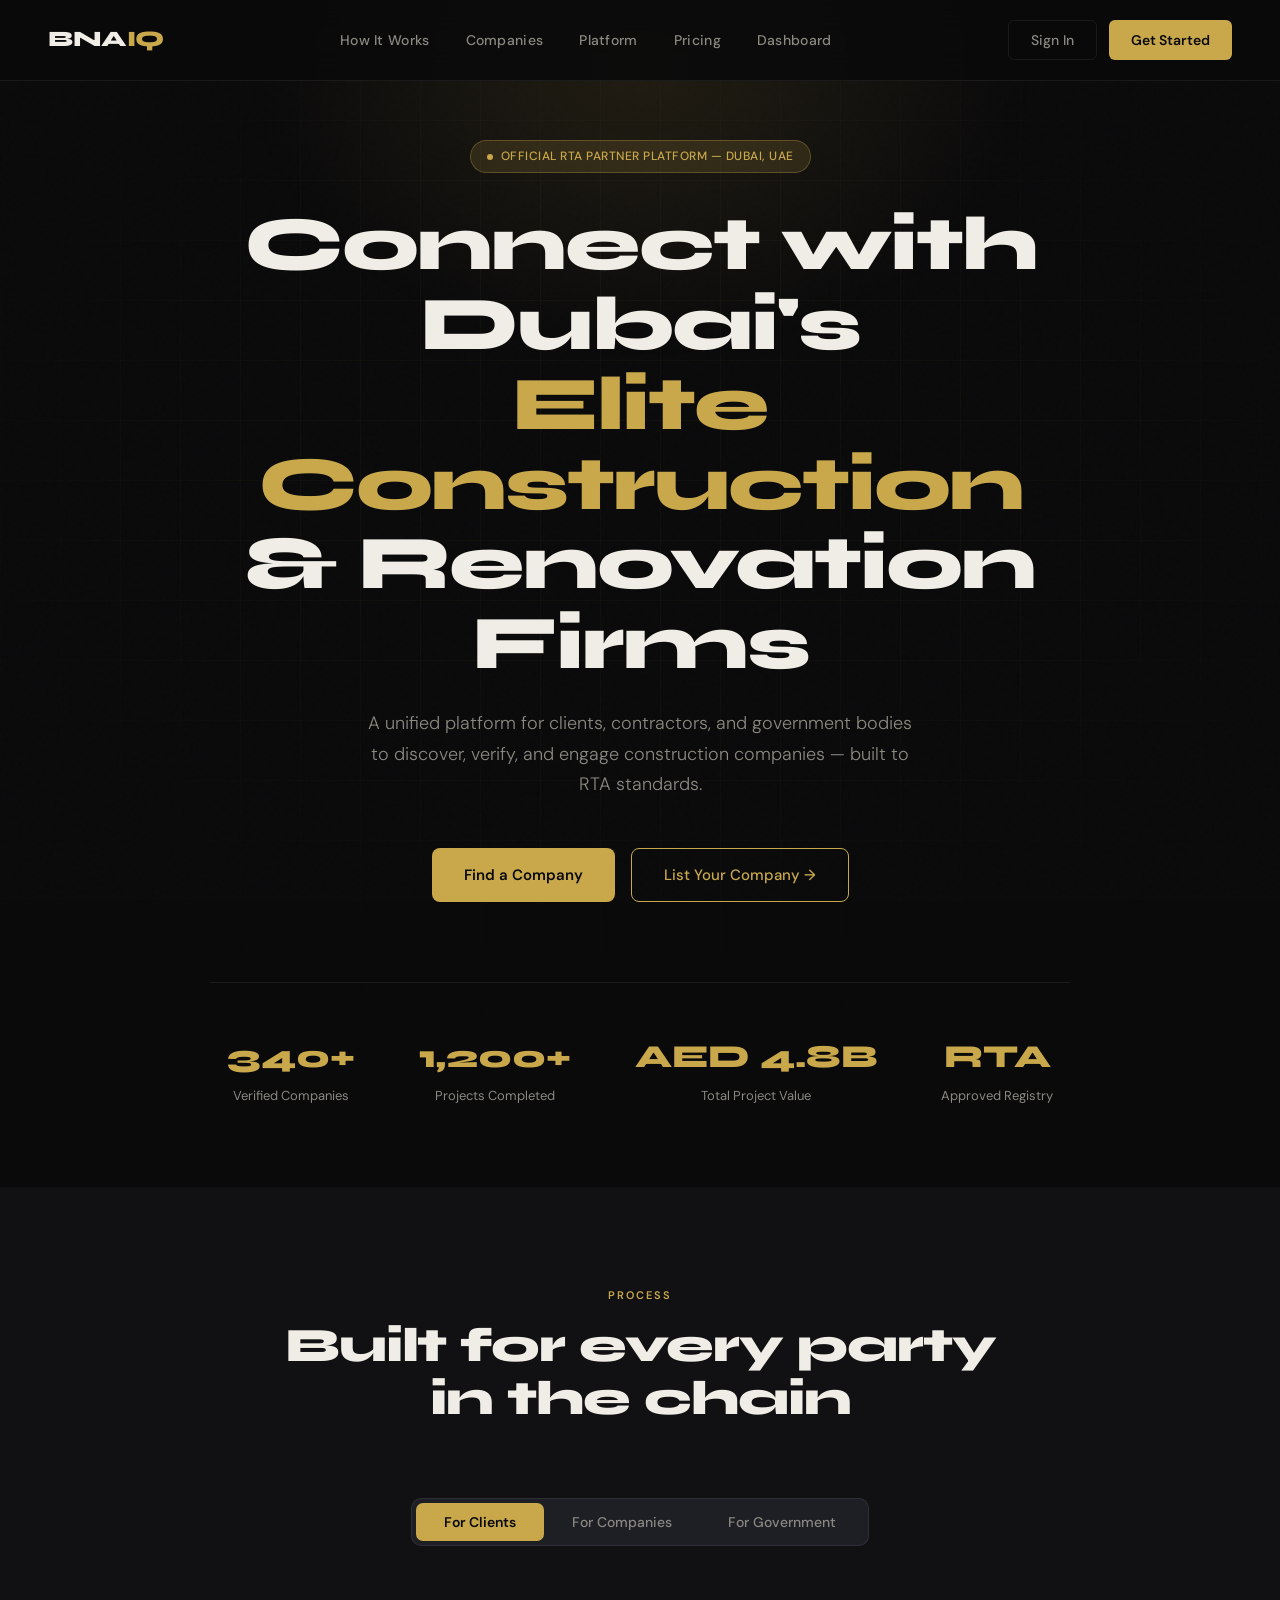
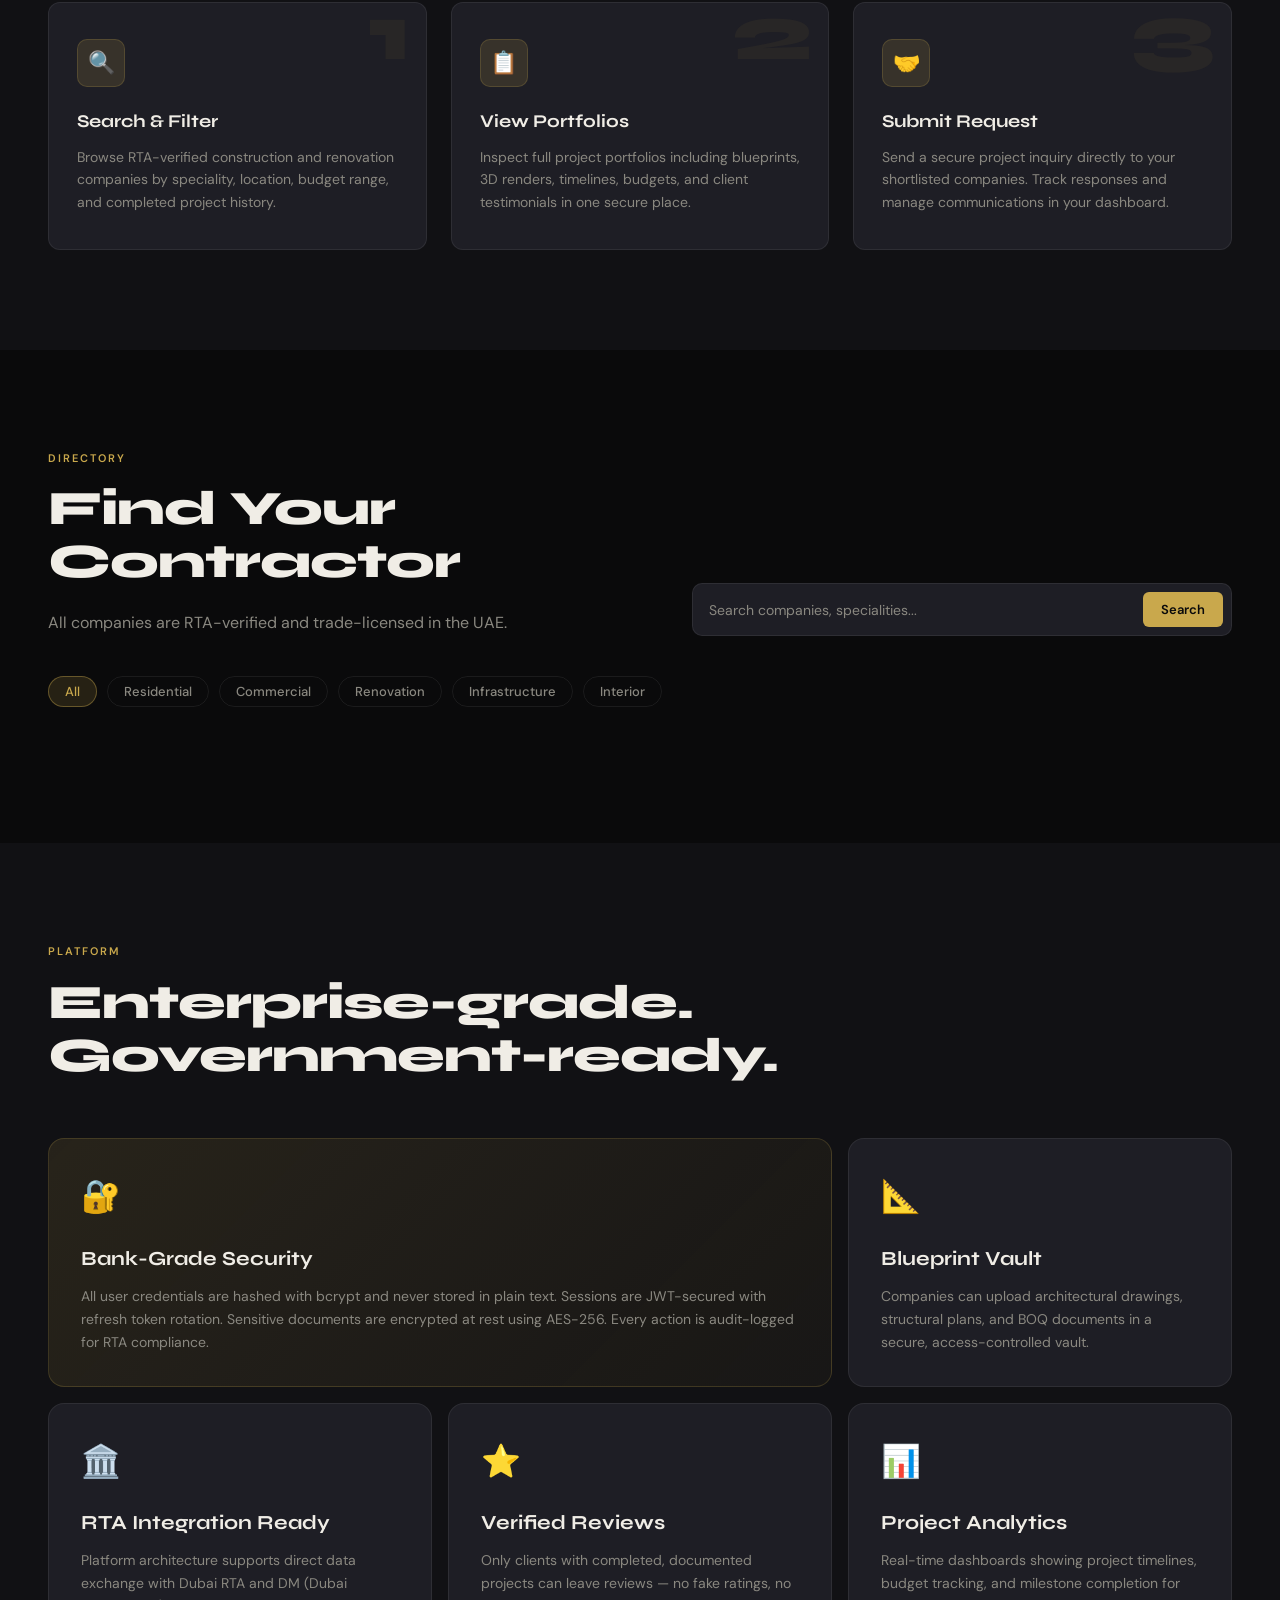
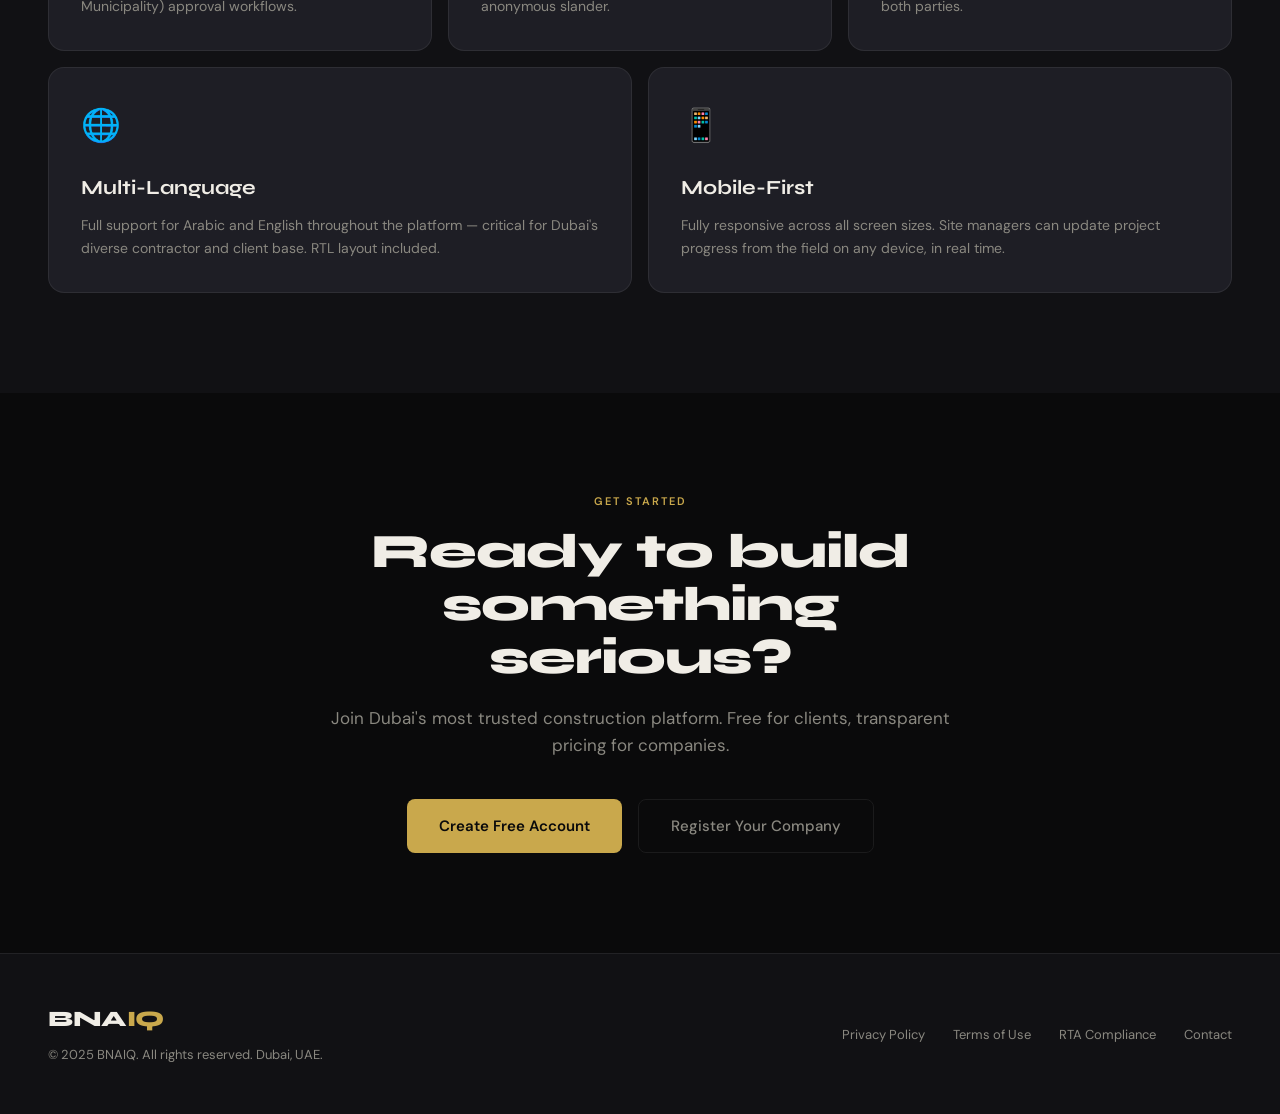
==== index.html @ e64f5453 "Update print statement from 'Hello' to 'Goodbye'" ====
<!DOCTYPE html>
<html lang="en">
<head>
  <meta charset="UTF-8" />
  <meta name="viewport" content="width=device-width, initial-scale=1.0" />
  <title>BNAIQ — Build Network AI Qatar/UAE</title>
  <link rel="preconnect" href="https://fonts.googleapis.com">
  <link href="https://fonts.googleapis.com/css2?family=Syne:wght@400;600;700;800&family=DM+Sans:ital,wght@0,300;0,400;0,500;1,300&display=swap" rel="stylesheet">
  <style>
    :root {
      --gold: #C9A84C;
      --gold-light: #E8C97A;
      --gold-dim: rgba(201,168,76,0.15);
      --bg: #0A0A0B;
      --bg2: #111114;
      --bg3: #18181D;
      --surface: #1E1E25;
      --border: rgba(255,255,255,0.07);
      --text: #F0EDE6;
      --text-muted: #8A8880;
      --red: #E05252;
      --green: #52C07A;
    }

    *, *::before, *::after { box-sizing: border-box; margin: 0; padding: 0; }

    html { scroll-behavior: smooth; }

    body {
      background: var(--bg);
      color: var(--text);
      font-family: 'DM Sans', sans-serif;
      font-size: 16px;
      line-height: 1.6;
      overflow-x: hidden;
    }

    /* ── NOISE OVERLAY ── */
    body::before {
      content: '';
      position: fixed;
      inset: 0;
      background-image: url("data:image/svg+xml,%3Csvg viewBox='0 0 256 256' xmlns='http://www.w3.org/2000/svg'%3E%3Cfilter id='n'%3E%3CfeTurbulence type='fractalNoise' baseFrequency='0.9' numOctaves='4' stitchTiles='stitch'/%3E%3C/filter%3E%3Crect width='100%25' height='100%25' filter='url(%23n)' opacity='0.04'/%3E%3C/svg%3E");
      pointer-events: none;
      z-index: 0;
      opacity: 0.4;
    }

    /* ── NAV ── */
    nav {
      position: fixed;
      top: 0; left: 0; right: 0;
      z-index: 100;
      display: flex;
      align-items: center;
      justify-content: space-between;
      padding: 20px 48px;
      background: rgba(10,10,11,0.85);
      backdrop-filter: blur(16px);
      border-bottom: 1px solid var(--border);
    }

    .logo {
      font-family: 'Syne', sans-serif;
      font-weight: 800;
      font-size: 22px;
      letter-spacing: -0.5px;
      color: var(--text);
      text-decoration: none;
    }

    .logo span { color: var(--gold); }

    .nav-links {
      display: flex;
      align-items: center;
      gap: 36px;
      list-style: none;
    }

    .nav-links a {
      color: var(--text-muted);
      text-decoration: none;
      font-size: 14px;
      font-weight: 500;
      letter-spacing: 0.3px;
      transition: color 0.2s;
    }

    .nav-links a:hover { color: var(--text); }

    .nav-cta {
      display: flex;
      gap: 12px;
    }

    .btn {
      display: inline-flex;
      align-items: center;
      gap: 8px;
      padding: 10px 22px;
      border-radius: 6px;
      font-family: 'DM Sans', sans-serif;
      font-size: 14px;
      font-weight: 500;
      text-decoration: none;
      cursor: pointer;
      transition: all 0.2s;
      border: none;
    }

    .btn-ghost {
      background: transparent;
      border: 1px solid var(--border);
      color: var(--text-muted);
    }

    .btn-ghost:hover {
      border-color: rgba(255,255,255,0.2);
      color: var(--text);
    }

    .btn-gold {
      background: var(--gold);
      color: #0A0A0B;
      font-weight: 600;
    }

    .btn-gold:hover {
      background: var(--gold-light);
      transform: translateY(-1px);
      box-shadow: 0 8px 24px rgba(201,168,76,0.25);
    }

    .btn-outline-gold {
      background: transparent;
      border: 1px solid var(--gold);
      color: var(--gold);
    }

    .btn-outline-gold:hover {
      background: var(--gold-dim);
    }

    /* ── HERO ── */
    .hero {
      position: relative;
      min-height: 100vh;
      display: flex;
      align-items: center;
      justify-content: center;
      padding: 140px 48px 80px;
      overflow: hidden;
    }

    .hero-grid-bg {
      position: absolute;
      inset: 0;
      background-image:
        linear-gradient(rgba(201,168,76,0.04) 1px, transparent 1px),
        linear-gradient(90deg, rgba(201,168,76,0.04) 1px, transparent 1px);
      background-size: 60px 60px;
      mask-image: radial-gradient(ellipse 80% 60% at 50% 40%, black 30%, transparent 80%);
    }

    .hero-glow {
      position: absolute;
      top: -20%;
      left: 50%;
      transform: translateX(-50%);
      width: 800px;
      height: 600px;
      background: radial-gradient(ellipse, rgba(201,168,76,0.12) 0%, transparent 70%);
      pointer-events: none;
    }

    .hero-content {
      position: relative;
      text-align: center;
      max-width: 860px;
    }

    .hero-badge {
      display: inline-flex;
      align-items: center;
      gap: 8px;
      padding: 6px 16px;
      background: var(--gold-dim);
      border: 1px solid rgba(201,168,76,0.3);
      border-radius: 100px;
      font-size: 12px;
      font-weight: 500;
      color: var(--gold);
      letter-spacing: 0.5px;
      text-transform: uppercase;
      margin-bottom: 32px;
    }

    .hero-badge .dot {
      width: 6px; height: 6px;
      border-radius: 50%;
      background: var(--gold);
      animation: pulse 2s infinite;
    }

    @keyframes pulse {
      0%, 100% { opacity: 1; transform: scale(1); }
      50% { opacity: 0.5; transform: scale(0.8); }
    }

    h1 {
      font-family: 'Syne', sans-serif;
      font-size: clamp(40px, 6vw, 76px);
      font-weight: 800;
      line-height: 1.05;
      letter-spacing: -2px;
      margin-bottom: 24px;
    }

    h1 em {
      font-style: normal;
      color: var(--gold);
    }

    .hero-sub {
      font-size: 18px;
      color: var(--text-muted);
      max-width: 560px;
      margin: 0 auto 48px;
      line-height: 1.7;
      font-weight: 300;
    }

    .hero-actions {
      display: flex;
      gap: 16px;
      justify-content: center;
      flex-wrap: wrap;
    }

    .btn-lg {
      padding: 14px 32px;
      font-size: 15px;
      border-radius: 8px;
    }

    .hero-stats {
      display: flex;
      justify-content: center;
      gap: 64px;
      margin-top: 80px;
      padding-top: 48px;
      border-top: 1px solid var(--border);
    }

    .stat {
      text-align: center;
    }

    .stat-num {
      font-family: 'Syne', sans-serif;
      font-size: 32px;
      font-weight: 800;
      color: var(--gold);
    }

    .stat-label {
      font-size: 13px;
      color: var(--text-muted);
      margin-top: 4px;
    }

    /* ── SECTION SHARED ── */
    section {
      position: relative;
      padding: 100px 48px;
    }

    .section-label {
      font-size: 11px;
      font-weight: 600;
      text-transform: uppercase;
      letter-spacing: 2px;
      color: var(--gold);
      margin-bottom: 16px;
    }

    h2 {
      font-family: 'Syne', sans-serif;
      font-size: clamp(28px, 4vw, 48px);
      font-weight: 800;
      letter-spacing: -1px;
      line-height: 1.1;
      margin-bottom: 20px;
    }

    .section-desc {
      color: var(--text-muted);
      font-size: 16px;
      max-width: 480px;
      line-height: 1.7;
    }

    /* ── HOW IT WORKS ── */
    .how-it-works {
      background: var(--bg2);
    }

    .hiw-inner {
      max-width: 1200px;
      margin: 0 auto;
    }

    .hiw-header {
      text-align: center;
      margin-bottom: 72px;
    }

    .hiw-tabs {
      display: flex;
      justify-content: center;
      gap: 0;
      background: var(--surface);
      border: 1px solid var(--border);
      border-radius: 10px;
      padding: 4px;
      width: fit-content;
      margin: 0 auto 56px;
    }

    .hiw-tab {
      padding: 10px 28px;
      border-radius: 7px;
      font-size: 14px;
      font-weight: 500;
      cursor: pointer;
      transition: all 0.2s;
      color: var(--text-muted);
      border: none;
      background: none;
      font-family: 'DM Sans', sans-serif;
    }

    .hiw-tab.active {
      background: var(--gold);
      color: #0A0A0B;
      font-weight: 600;
    }

    .hiw-steps {
      display: none;
      grid-template-columns: repeat(3, 1fr);
      gap: 24px;
    }

    .hiw-steps.active { display: grid; }

    .step-card {
      background: var(--surface);
      border: 1px solid var(--border);
      border-radius: 12px;
      padding: 36px 28px;
      position: relative;
      overflow: hidden;
      transition: border-color 0.3s;
    }

    .step-card:hover {
      border-color: rgba(201,168,76,0.3);
    }

    .step-card::before {
      content: attr(data-num);
      position: absolute;
      top: -10px; right: 16px;
      font-family: 'Syne', sans-serif;
      font-size: 80px;
      font-weight: 800;
      color: rgba(201,168,76,0.06);
      line-height: 1;
      pointer-events: none;
    }

    .step-icon {
      width: 48px; height: 48px;
      background: var(--gold-dim);
      border: 1px solid rgba(201,168,76,0.2);
      border-radius: 10px;
      display: flex;
      align-items: center;
      justify-content: center;
      font-size: 22px;
      margin-bottom: 20px;
    }

    .step-card h3 {
      font-family: 'Syne', sans-serif;
      font-size: 18px;
      font-weight: 700;
      margin-bottom: 10px;
    }

    .step-card p {
      font-size: 14px;
      color: var(--text-muted);
      line-height: 1.6;
    }

    /* ── SEARCH SECTION ── */
    .search-section {
      max-width: 1200px;
      margin: 0 auto;
    }

    .search-header {
      display: flex;
      justify-content: space-between;
      align-items: flex-end;
      margin-bottom: 40px;
      gap: 24px;
    }

    .search-bar {
      display: flex;
      gap: 12px;
      background: var(--surface);
      border: 1px solid var(--border);
      border-radius: 10px;
      padding: 8px 8px 8px 16px;
      max-width: 540px;
      width: 100%;
      transition: border-color 0.2s;
    }

    .search-bar:focus-within {
      border-color: rgba(201,168,76,0.4);
    }

    .search-bar input {
      flex: 1;
      background: none;
      border: none;
      color: var(--text);
      font-family: 'DM Sans', sans-serif;
      font-size: 14px;
      outline: none;
    }

    .search-bar input::placeholder { color: var(--text-muted); }

    .filter-row {
      display: flex;
      gap: 10px;
      flex-wrap: wrap;
      margin-bottom: 36px;
    }

    .filter-chip {
      padding: 6px 16px;
      border-radius: 100px;
      font-size: 13px;
      font-weight: 500;
      cursor: pointer;
      transition: all 0.2s;
      border: 1px solid var(--border);
      color: var(--text-muted);
      background: none;
      font-family: 'DM Sans', sans-serif;
    }

    .filter-chip:hover, .filter-chip.active {
      background: var(--gold-dim);
      border-color: rgba(201,168,76,0.4);
      color: var(--gold);
    }

    .companies-grid {
      display: grid;
      grid-template-columns: repeat(auto-fill, minmax(340px, 1fr));
      gap: 20px;
    }

    .company-card {
      background: var(--surface);
      border: 1px solid var(--border);
      border-radius: 14px;
      overflow: hidden;
      transition: all 0.3s;
      cursor: pointer;
      text-decoration: none;
      color: inherit;
      display: block;
    }

    .company-card:hover {
      transform: translateY(-4px);
      border-color: rgba(201,168,76,0.3);
      box-shadow: 0 20px 40px rgba(0,0,0,0.4);
    }

    .company-card-thumb {
      height: 180px;
      background: var(--bg3);
      display: flex;
      align-items: center;
      justify-content: center;
      font-size: 48px;
      position: relative;
      overflow: hidden;
    }

    .company-card-thumb .verified-badge {
      position: absolute;
      top: 12px; right: 12px;
      background: rgba(82,192,122,0.15);
      border: 1px solid rgba(82,192,122,0.3);
      color: var(--green);
      font-size: 11px;
      font-weight: 600;
      padding: 3px 10px;
      border-radius: 100px;
      letter-spacing: 0.5px;
    }

    .company-card-thumb .proj-count {
      position: absolute;
      bottom: 12px; left: 12px;
      background: rgba(0,0,0,0.6);
      backdrop-filter: blur(8px);
      color: var(--text-muted);
      font-size: 12px;
      padding: 4px 10px;
      border-radius: 100px;
    }

    .company-card-body {
      padding: 20px;
    }

    .company-name {
      font-family: 'Syne', sans-serif;
      font-size: 17px;
      font-weight: 700;
      margin-bottom: 6px;
    }

    .company-meta {
      display: flex;
      gap: 14px;
      flex-wrap: wrap;
    }

    .company-tag {
      font-size: 12px;
      color: var(--text-muted);
      display: flex;
      align-items: center;
      gap: 4px;
    }

    .company-card-footer {
      padding: 14px 20px;
      border-top: 1px solid var(--border);
      display: flex;
      justify-content: space-between;
      align-items: center;
    }

    .rating {
      display: flex;
      align-items: center;
      gap: 5px;
      font-size: 13px;
      font-weight: 600;
    }

    .rating .star { color: var(--gold); }

    .specialties {
      display: flex;
      gap: 6px;
    }

    .spec-pill {
      font-size: 11px;
      background: var(--bg3);
      border: 1px solid var(--border);
      padding: 3px 9px;
      border-radius: 100px;
      color: var(--text-muted);
    }

    /* ── FEATURES BENTO ── */
    .features-section { background: var(--bg2); }

    .features-inner {
      max-width: 1200px;
      margin: 0 auto;
    }

    .bento-grid {
      display: grid;
      grid-template-columns: repeat(12, 1fr);
      grid-template-rows: auto;
      gap: 16px;
      margin-top: 56px;
    }

    .bento-card {
      background: var(--surface);
      border: 1px solid var(--border);
      border-radius: 16px;
      padding: 32px;
      transition: border-color 0.3s;
    }

    .bento-card:hover { border-color: rgba(201,168,76,0.25); }

    .bento-card.col-8 { grid-column: span 8; }
    .bento-card.col-4 { grid-column: span 4; }
    .bento-card.col-6 { grid-column: span 6; }
    .bento-card.col-4b { grid-column: span 4; }

    .bento-icon {
      font-size: 32px;
      margin-bottom: 20px;
    }

    .bento-card h3 {
      font-family: 'Syne', sans-serif;
      font-size: 20px;
      font-weight: 700;
      margin-bottom: 10px;
    }

    .bento-card p {
      font-size: 14px;
      color: var(--text-muted);
      line-height: 1.65;
    }

    .bento-highlight {
      background: linear-gradient(135deg, rgba(201,168,76,0.12), rgba(201,168,76,0.04));
      border-color: rgba(201,168,76,0.2);
    }

    /* ── CTA ── */
    .cta-section {
      text-align: center;
      padding: 100px 48px;
    }

    .cta-inner {
      max-width: 640px;
      margin: 0 auto;
    }

    .cta-section h2 { margin-bottom: 20px; }

    .cta-section p {
      color: var(--text-muted);
      margin-bottom: 40px;
      font-size: 17px;
    }

    .cta-buttons {
      display: flex;
      justify-content: center;
      gap: 16px;
      flex-wrap: wrap;
    }

    /* ── FOOTER ── */
    footer {
      background: var(--bg2);
      border-top: 1px solid var(--border);
      padding: 48px;
    }

    .footer-inner {
      max-width: 1200px;
      margin: 0 auto;
      display: flex;
      justify-content: space-between;
      align-items: center;
      flex-wrap: wrap;
      gap: 24px;
    }

    .footer-copy {
      font-size: 13px;
      color: var(--text-muted);
    }

    .footer-links {
      display: flex;
      gap: 28px;
      list-style: none;
    }

    .footer-links a {
      font-size: 13px;
      color: var(--text-muted);
      text-decoration: none;
      transition: color 0.2s;
    }

    .footer-links a:hover { color: var(--text); }

    /* ── MODAL ── */
    .modal-overlay {
      position: fixed;
      inset: 0;
      background: rgba(0,0,0,0.8);
      backdrop-filter: blur(8px);
      z-index: 1000;
      display: flex;
      align-items: center;
      justify-content: center;
      padding: 24px;
      opacity: 0;
      pointer-events: none;
      transition: opacity 0.25s;
    }

    .modal-overlay.open {
      opacity: 1;
      pointer-events: all;
    }

    .modal {
      background: var(--bg2);
      border: 1px solid var(--border);
      border-radius: 20px;
      width: 100%;
      max-width: 480px;
      padding: 40px;
      position: relative;
      transform: translateY(20px);
      transition: transform 0.25s;
    }

    .modal-overlay.open .modal {
      transform: translateY(0);
    }

    .modal-close {
      position: absolute;
      top: 20px; right: 20px;
      background: var(--surface);
      border: 1px solid var(--border);
      color: var(--text-muted);
      width: 32px; height: 32px;
      border-radius: 6px;
      cursor: pointer;
      font-size: 16px;
      display: flex;
      align-items: center;
      justify-content: center;
      transition: all 0.2s;
    }

    .modal-close:hover { color: var(--text); border-color: rgba(255,255,255,0.2); }

    .modal-tabs {
      display: flex;
      gap: 0;
      background: var(--surface);
      border: 1px solid var(--border);
      border-radius: 8px;
      padding: 3px;
      margin-bottom: 32px;
    }

    .modal-tab {
      flex: 1;
      padding: 9px;
      border-radius: 6px;
      font-size: 13px;
      font-weight: 500;
      cursor: pointer;
      transition: all 0.2s;
      color: var(--text-muted);
      border: none;
      background: none;
      font-family: 'DM Sans', sans-serif;
      text-align: center;
    }

    .modal-tab.active {
      background: var(--gold);
      color: #0A0A0B;
      font-weight: 600;
    }

    .modal h2 {
      font-size: 26px;
      letter-spacing: -0.5px;
      margin-bottom: 8px;
    }

    .modal-desc {
      font-size: 14px;
      color: var(--text-muted);
      margin-bottom: 28px;
    }

    .form-group {
      margin-bottom: 16px;
    }

    .form-group label {
      display: block;
      font-size: 12px;
      font-weight: 600;
      color: var(--text-muted);
      text-transform: uppercase;
      letter-spacing: 0.5px;
      margin-bottom: 7px;
    }

    .form-group input, .form-group select {
      width: 100%;
      background: var(--surface);
      border: 1px solid var(--border);
      border-radius: 8px;
      color: var(--text);
      font-family: 'DM Sans', sans-serif;
      font-size: 14px;
      padding: 11px 14px;
      outline: none;
      transition: border-color 0.2s;
    }

    .form-group input:focus, .form-group select:focus {
      border-color: rgba(201,168,76,0.5);
    }

    .form-group select option { background: var(--bg2); }

    .form-row {
      display: grid;
      grid-template-columns: 1fr 1fr;
      gap: 12px;
    }

    .form-submit {
      width: 100%;
      padding: 13px;
      margin-top: 8px;
      font-size: 15px;
    }

    .form-footer {
      text-align: center;
      font-size: 12px;
      color: var(--text-muted);
      margin-top: 16px;
    }

    .form-footer a { color: var(--gold); text-decoration: none; }

    .password-strength {
      height: 3px;
      border-radius: 100px;
      background: var(--surface);
      margin-top: 6px;
      overflow: hidden;
    }

    .password-strength-bar {
      height: 100%;
      border-radius: 100px;
      transition: all 0.3s;
      width: 0%;
    }

    .alert {
      padding: 10px 14px;
      border-radius: 8px;
      font-size: 13px;
      margin-bottom: 16px;
      display: none;
    }

    .alert-error {
      background: rgba(224,82,82,0.12);
      border: 1px solid rgba(224,82,82,0.3);
      color: var(--red);
    }

    .alert-success {
      background: rgba(82,192,122,0.12);
      border: 1px solid rgba(82,192,122,0.3);
      color: var(--green);
    }

    /* ── Utility ── */
    .max-w { max-width: 1200px; margin: 0 auto; }

    @media (max-width: 768px) {
      nav { padding: 16px 20px; }
      .nav-links { display: none; }
      section { padding: 64px 20px; }
      .hero { padding: 120px 20px 60px; }
      .hero-stats { gap: 32px; flex-wrap: wrap; }
      .hiw-steps { grid-template-columns: 1fr; }
      .bento-grid { grid-template-columns: 1fr; }
      .bento-card.col-8, .bento-card.col-4, .bento-card.col-6, .bento-card.col-4b { grid-column: span 1; }
      .search-header { flex-direction: column; align-items: flex-start; }
      footer { padding: 32px 20px; }
      .footer-inner { flex-direction: column; align-items: flex-start; }
    }
  </style>
</head>
<body>

<!-- NAV -->
<nav>
  <a href="index.html" class="logo">BNA<span>IQ</span></a>
  <ul class="nav-links">
    <li><a href="#how-it-works">How It Works</a></li>
    <li><a href="pages/search.html">Companies</a></li>
    <li><a href="#features">Platform</a></li>
    <li><a href="pages/pricing.html">Pricing</a></li>
    <li><a href="pages/dashboard.html">Dashboard</a></li>
  </ul>
  <div class="nav-cta">
    <button class="btn btn-ghost" onclick="openModal('login')">Sign In</button>
    <button class="btn btn-gold" onclick="openModal('signup')">Get Started</button>
  </div>
</nav>

<!-- HERO -->
<section class="hero">
  <div class="hero-grid-bg"></div>
  <div class="hero-glow"></div>
  <div class="hero-content">
    <div class="hero-badge">
      <span class="dot"></span>
      Official RTA Partner Platform — Dubai, UAE
    </div>
    <h1>
      Connect with Dubai's<br><em>Elite Construction</em><br>& Renovation Firms
    </h1>
    <p class="hero-sub">
      A unified platform for clients, contractors, and government bodies to discover, verify, and engage construction companies — built to RTA standards.
    </p>
    <div class="hero-actions">
      <button class="btn btn-gold btn-lg" onclick="openModal('signup')">Find a Company</button>
      <a href="pages/company-register.html" class="btn btn-outline-gold btn-lg">List Your Company →</a>
    </div>
    <div class="hero-stats">
      <div class="stat">
        <div class="stat-num">340+</div>
        <div class="stat-label">Verified Companies</div>
      </div>
      <div class="stat">
        <div class="stat-num">1,200+</div>
        <div class="stat-label">Projects Completed</div>
      </div>
      <div class="stat">
        <div class="stat-num">AED 4.8B</div>
        <div class="stat-label">Total Project Value</div>
      </div>
      <div class="stat">
        <div class="stat-num">RTA</div>
        <div class="stat-label">Approved Registry</div>
      </div>
    </div>
  </div>
</section>

<!-- HOW IT WORKS -->
<section class="how-it-works" id="how-it-works">
  <div class="hiw-inner">
    <div class="hiw-header">
      <div class="section-label">Process</div>
      <h2>Built for every party<br>in the chain</h2>
    </div>

    <div class="hiw-tabs">
      <button class="hiw-tab active" onclick="switchTab('client', this)">For Clients</button>
      <button class="hiw-tab" onclick="switchTab('company', this)">For Companies</button>
      <button class="hiw-tab" onclick="switchTab('gov', this)">For Government</button>
    </div>

    <div class="hiw-steps active" id="tab-client">
      <div class="step-card" data-num="1">
        <div class="step-icon">🔍</div>
        <h3>Search & Filter</h3>
        <p>Browse RTA-verified construction and renovation companies by speciality, location, budget range, and completed project history.</p>
      </div>
      <div class="step-card" data-num="2">
        <div class="step-icon">📋</div>
        <h3>View Portfolios</h3>
        <p>Inspect full project portfolios including blueprints, 3D renders, timelines, budgets, and client testimonials in one secure place.</p>
      </div>
      <div class="step-card" data-num="3">
        <div class="step-icon">🤝</div>
        <h3>Submit Request</h3>
        <p>Send a secure project inquiry directly to your shortlisted companies. Track responses and manage communications in your dashboard.</p>
      </div>
    </div>

    <div class="hiw-steps" id="tab-company">
      <div class="step-card" data-num="1">
        <div class="step-icon">🏗️</div>
        <h3>Register & Verify</h3>
        <p>Create your company profile, upload trade license, and get verified by our RTA-aligned compliance team within 48 hours.</p>
      </div>
      <div class="step-card" data-num="2">
        <div class="step-icon">📐</div>
        <h3>Showcase Projects</h3>
        <p>Upload blueprints, project photos, completion certificates, and detailed case studies to build your verified digital portfolio.</p>
      </div>
      <div class="step-card" data-num="3">
        <div class="step-icon">📈</div>
        <h3>Win More Contracts</h3>
        <p>Receive inbound project requests, manage leads in your dashboard, and grow your business through government-trusted visibility.</p>
      </div>
    </div>

    <div class="hiw-steps" id="tab-gov">
      <div class="step-card" data-num="1">
        <div class="step-icon">🏛️</div>
        <h3>Registry Oversight</h3>
        <p>Access a complete, auditable registry of all active construction companies in Dubai with real-time license and compliance status.</p>
      </div>
      <div class="step-card" data-num="2">
        <div class="step-icon">✅</div>
        <h3>Compliance Tracking</h3>
        <p>Monitor project documentation, safety certifications, and contractor qualifications to enforce Dubai construction standards.</p>
      </div>
      <div class="step-card" data-num="3">
        <div class="step-icon">📊</div>
        <h3>Market Analytics</h3>
        <p>Generate reports on construction activity, project volumes, and sector trends to inform urban planning and policy decisions.</p>
      </div>
    </div>
  </div>
</section>

<!-- COMPANY SEARCH -->
<section id="companies">
  <div class="search-section">
    <div class="search-header">
      <div>
        <div class="section-label">Directory</div>
        <h2>Find Your Contractor</h2>
        <p class="section-desc">All companies are RTA-verified and trade-licensed in the UAE.</p>
      </div>
      <div class="search-bar">
        <input type="text" placeholder="Search companies, specialities..." id="searchInput" oninput="filterCompanies()" />
        <button class="btn btn-gold" style="padding:9px 18px; font-size:13px;">Search</button>
      </div>
    </div>

    <div class="filter-row" id="filterRow">
      <button class="filter-chip active" onclick="setFilter('all', this)">All</button>
      <button class="filter-chip" onclick="setFilter('residential', this)">Residential</button>
      <button class="filter-chip" onclick="setFilter('commercial', this)">Commercial</button>
      <button class="filter-chip" onclick="setFilter('renovation', this)">Renovation</button>
      <button class="filter-chip" onclick="setFilter('infrastructure', this)">Infrastructure</button>
      <button class="filter-chip" onclick="setFilter('interior', this)">Interior</button>
    </div>

    <div class="companies-grid" id="companiesGrid">
      <!-- Injected by JS -->
    </div>
  </div>
</section>

<!-- FEATURES BENTO -->
<section class="features-section" id="features">
  <div class="features-inner">
    <div class="section-label">Platform</div>
    <h2>Enterprise-grade.<br>Government-ready.</h2>

    <div class="bento-grid">
      <div class="bento-card col-8 bento-highlight">
        <div class="bento-icon">🔐</div>
        <h3>Bank-Grade Security</h3>
        <p>All user credentials are hashed with bcrypt and never stored in plain text. Sessions are JWT-secured with refresh token rotation. Sensitive documents are encrypted at rest using AES-256. Every action is audit-logged for RTA compliance.</p>
      </div>
      <div class="bento-card col-4">
        <div class="bento-icon">📐</div>
        <h3>Blueprint Vault</h3>
        <p>Companies can upload architectural drawings, structural plans, and BOQ documents in a secure, access-controlled vault.</p>
      </div>
      <div class="bento-card col-4">
        <div class="bento-icon">🏛️</div>
        <h3>RTA Integration Ready</h3>
        <p>Platform architecture supports direct data exchange with Dubai RTA and DM (Dubai Municipality) approval workflows.</p>
      </div>
      <div class="bento-card col-4">
        <div class="bento-icon">⭐</div>
        <h3>Verified Reviews</h3>
        <p>Only clients with completed, documented projects can leave reviews — no fake ratings, no anonymous slander.</p>
      </div>
      <div class="bento-card col-4">
        <div class="bento-icon">📊</div>
        <h3>Project Analytics</h3>
        <p>Real-time dashboards showing project timelines, budget tracking, and milestone completion for both parties.</p>
      </div>
      <div class="bento-card col-6">
        <div class="bento-icon">🌐</div>
        <h3>Multi-Language</h3>
        <p>Full support for Arabic and English throughout the platform — critical for Dubai's diverse contractor and client base. RTL layout included.</p>
      </div>
      <div class="bento-card col-6">
        <div class="bento-icon">📱</div>
        <h3>Mobile-First</h3>
        <p>Fully responsive across all screen sizes. Site managers can update project progress from the field on any device, in real time.</p>
      </div>
    </div>
  </div>
</section>

<!-- CTA -->
<section class="cta-section">
  <div class="cta-inner">
    <div class="section-label">Get Started</div>
    <h2>Ready to build<br>something serious?</h2>
    <p>Join Dubai's most trusted construction platform. Free for clients, transparent pricing for companies.</p>
    <div class="cta-buttons">
      <button class="btn btn-gold btn-lg" onclick="openModal('signup')">Create Free Account</button>
      <a href="pages/company-register.html" class="btn btn-ghost btn-lg">Register Your Company</a>
    </div>
  </div>
</section>

<!-- FOOTER -->
<footer>
  <div class="footer-inner">
    <div>
      <a href="index.html" class="logo" style="display:block; margin-bottom:8px;">BNA<span style="color:var(--gold)">IQ</span></a>
      <p class="footer-copy">© 2025 BNAIQ. All rights reserved. Dubai, UAE.</p>
    </div>
    <ul class="footer-links">
      <li><a href="#">Privacy Policy</a></li>
      <li><a href="#">Terms of Use</a></li>
      <li><a href="#">RTA Compliance</a></li>
      <li><a href="#">Contact</a></li>
    </ul>
  </div>
</footer>

<!-- AUTH MODAL -->
<div class="modal-overlay" id="authModal">
  <div class="modal">
    <button class="modal-close" onclick="closeModal()">✕</button>

    <div id="loginForm">
      <h2>Welcome back</h2>
      <p class="modal-desc">Sign in to your BNAIQ account</p>
      <div class="modal-tabs" style="margin-bottom:24px;">
        <button class="modal-tab active" onclick="switchAuthTab('login')">Sign In</button>
        <button class="modal-tab" onclick="switchAuthTab('signup')">Sign Up</button>
      </div>
      <div class="alert alert-error" id="loginError"></div>
      <div class="form-group">
        <label>Email Address</label>
        <input type="email" id="loginEmail" placeholder="you@company.com" />
      </div>
      <div class="form-group">
        <label>Password</label>
        <input type="password" id="loginPassword" placeholder="••••••••" />
      </div>
      <button class="btn btn-gold form-submit btn-lg" onclick="handleLogin()">Sign In</button>
      <p class="form-footer"><a href="#">Forgot password?</a></p>
    </div>

    <div id="signupForm" style="display:none;">
      <h2>Create account</h2>
      <p class="modal-desc">Join Dubai's construction registry</p>
      <div class="modal-tabs" style="margin-bottom:24px;">
        <button class="modal-tab" onclick="switchAuthTab('login')">Sign In</button>
        <button class="modal-tab active" onclick="switchAuthTab('signup')">Sign Up</button>
      </div>
      <div class="alert alert-error" id="signupError"></div>
      <div class="alert alert-success" id="signupSuccess"></div>
      <div class="form-group">
        <label>Account Type</label>
        <select id="accountType">
          <option value="client">Client (Looking to hire)</option>
          <option value="company">Company (Construction / Renovation)</option>
        </select>
      </div>
      <div class="form-row">
        <div class="form-group">
          <label>First Name</label>
          <input type="text" id="signupFirst" placeholder="Omar" />
        </div>
        <div class="form-group">
          <label>Last Name</label>
          <input type="text" id="signupLast" placeholder="Aliyev" />
        </div>
      </div>
      <div class="form-group">
        <label>Email Address</label>
        <input type="email" id="signupEmail" placeholder="you@company.com" />
      </div>
      <div class="form-group">
        <label>Password</label>
        <input type="password" id="signupPass" placeholder="Min. 8 characters" oninput="checkPasswordStrength(this.value)" />
        <div class="password-strength"><div class="password-strength-bar" id="strengthBar"></div></div>
      </div>
      <div class="form-group">
        <label>Confirm Password</label>
        <input type="password" id="signupPassConfirm" placeholder="••••••••" />
      </div>
      <button class="btn btn-gold form-submit btn-lg" onclick="handleSignup()">Create Account</button>
      <p class="form-footer">By signing up you agree to our <a href="#">Terms & Privacy Policy</a></p>
    </div>
  </div>
</div>

<script src="js/data.js"></script>
<script src="js/app.js"></script>
</body>
</html>
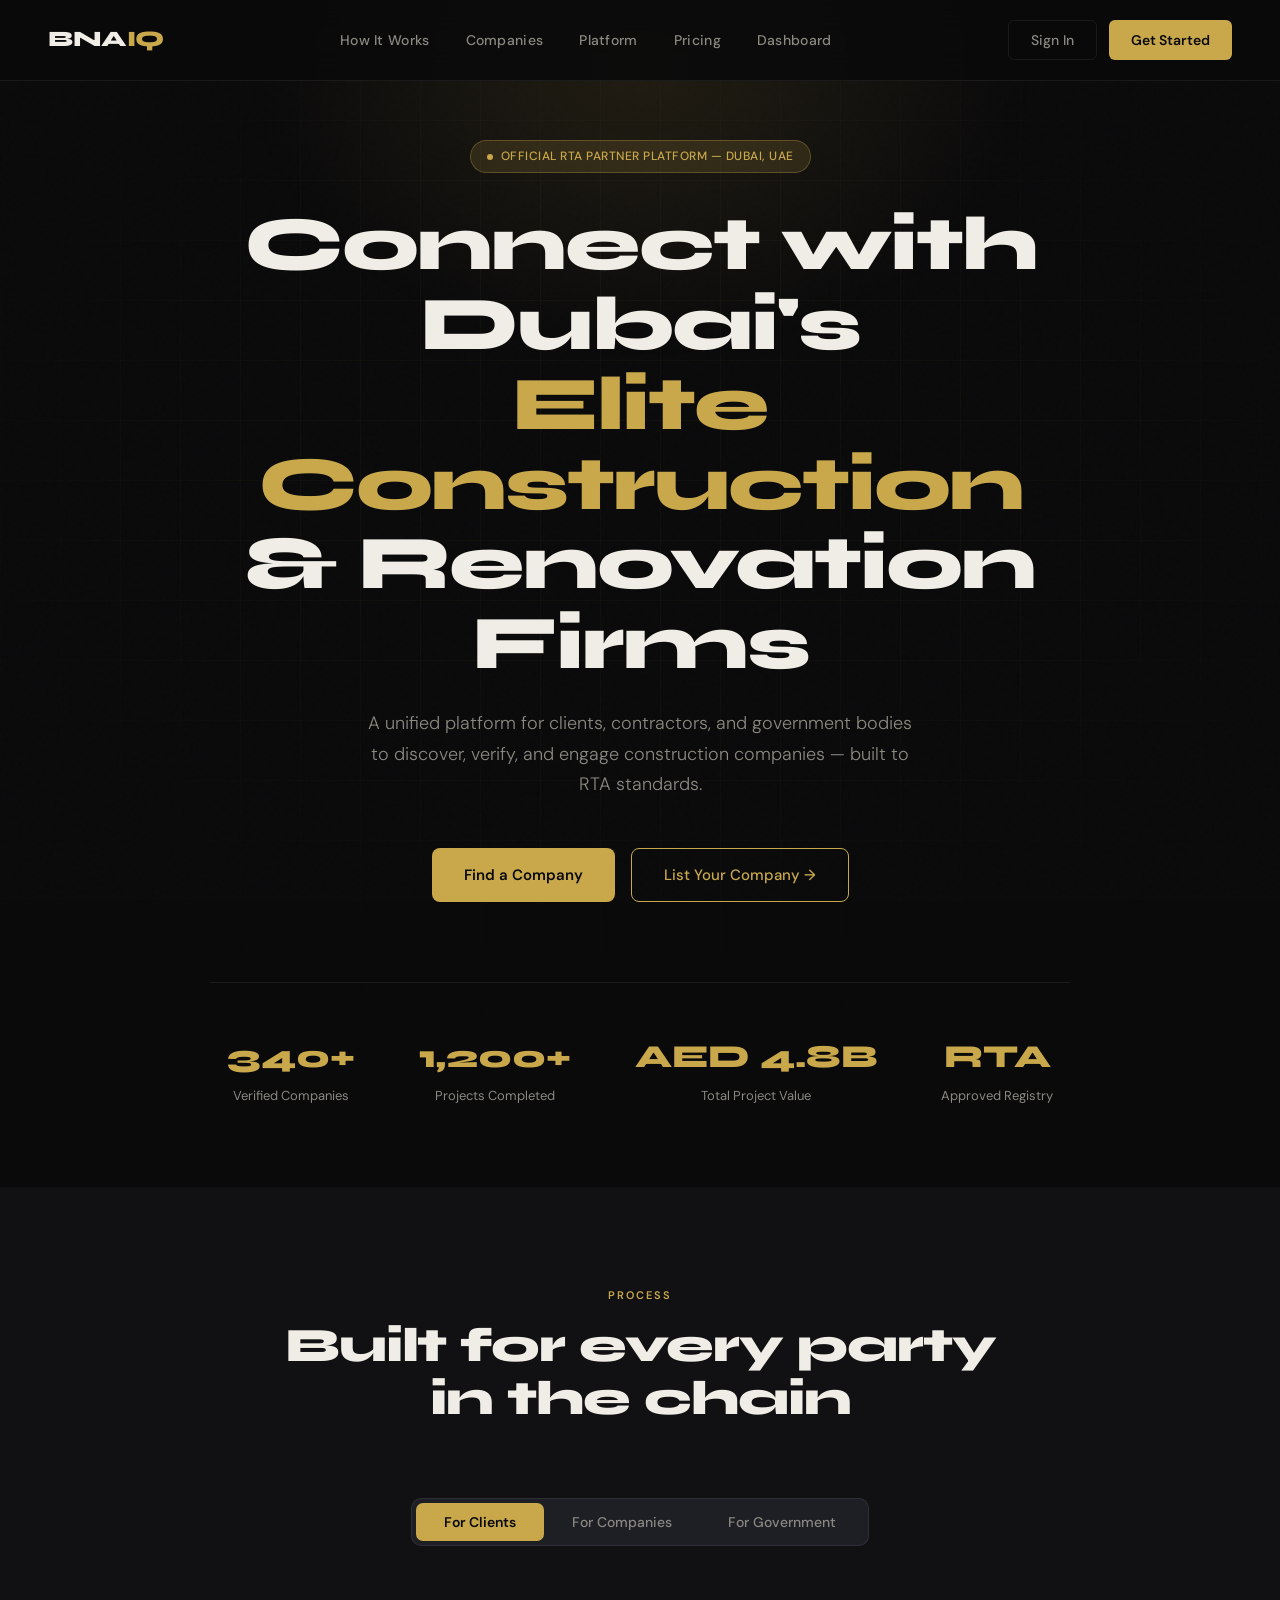
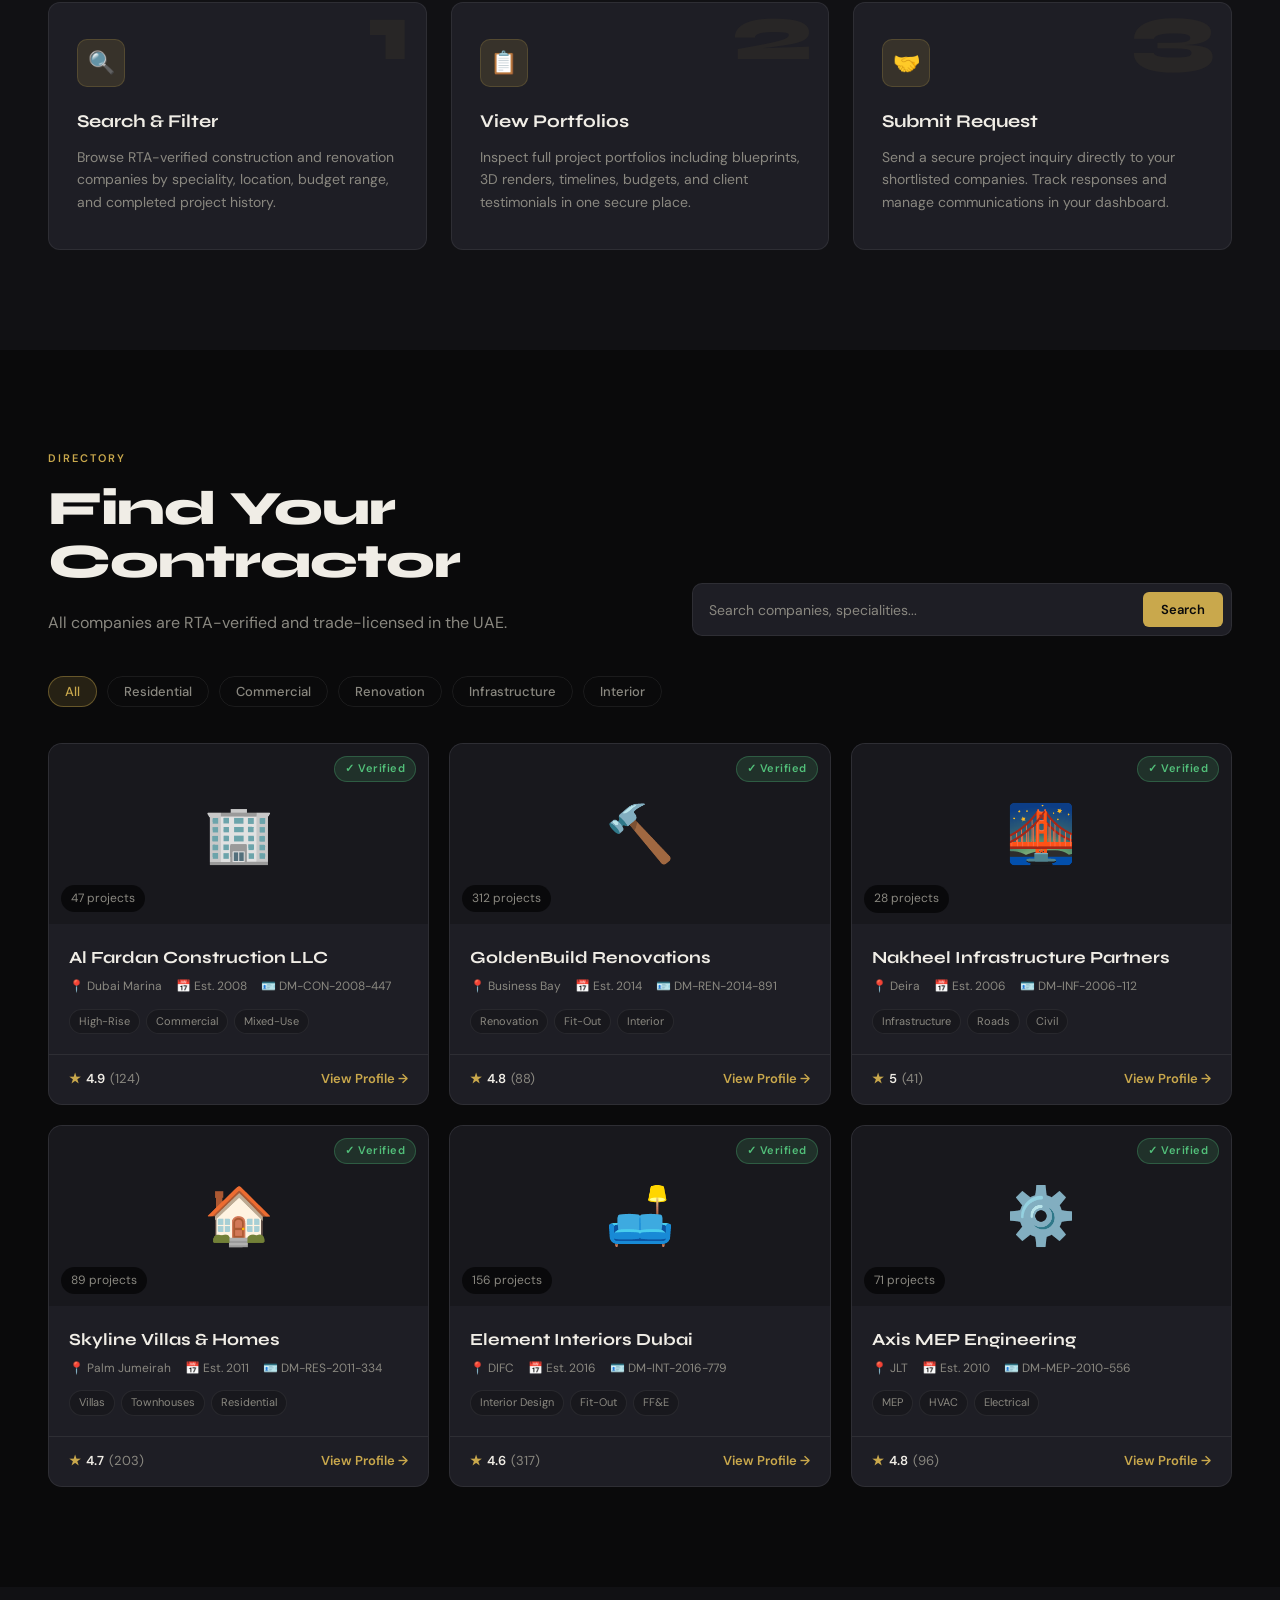
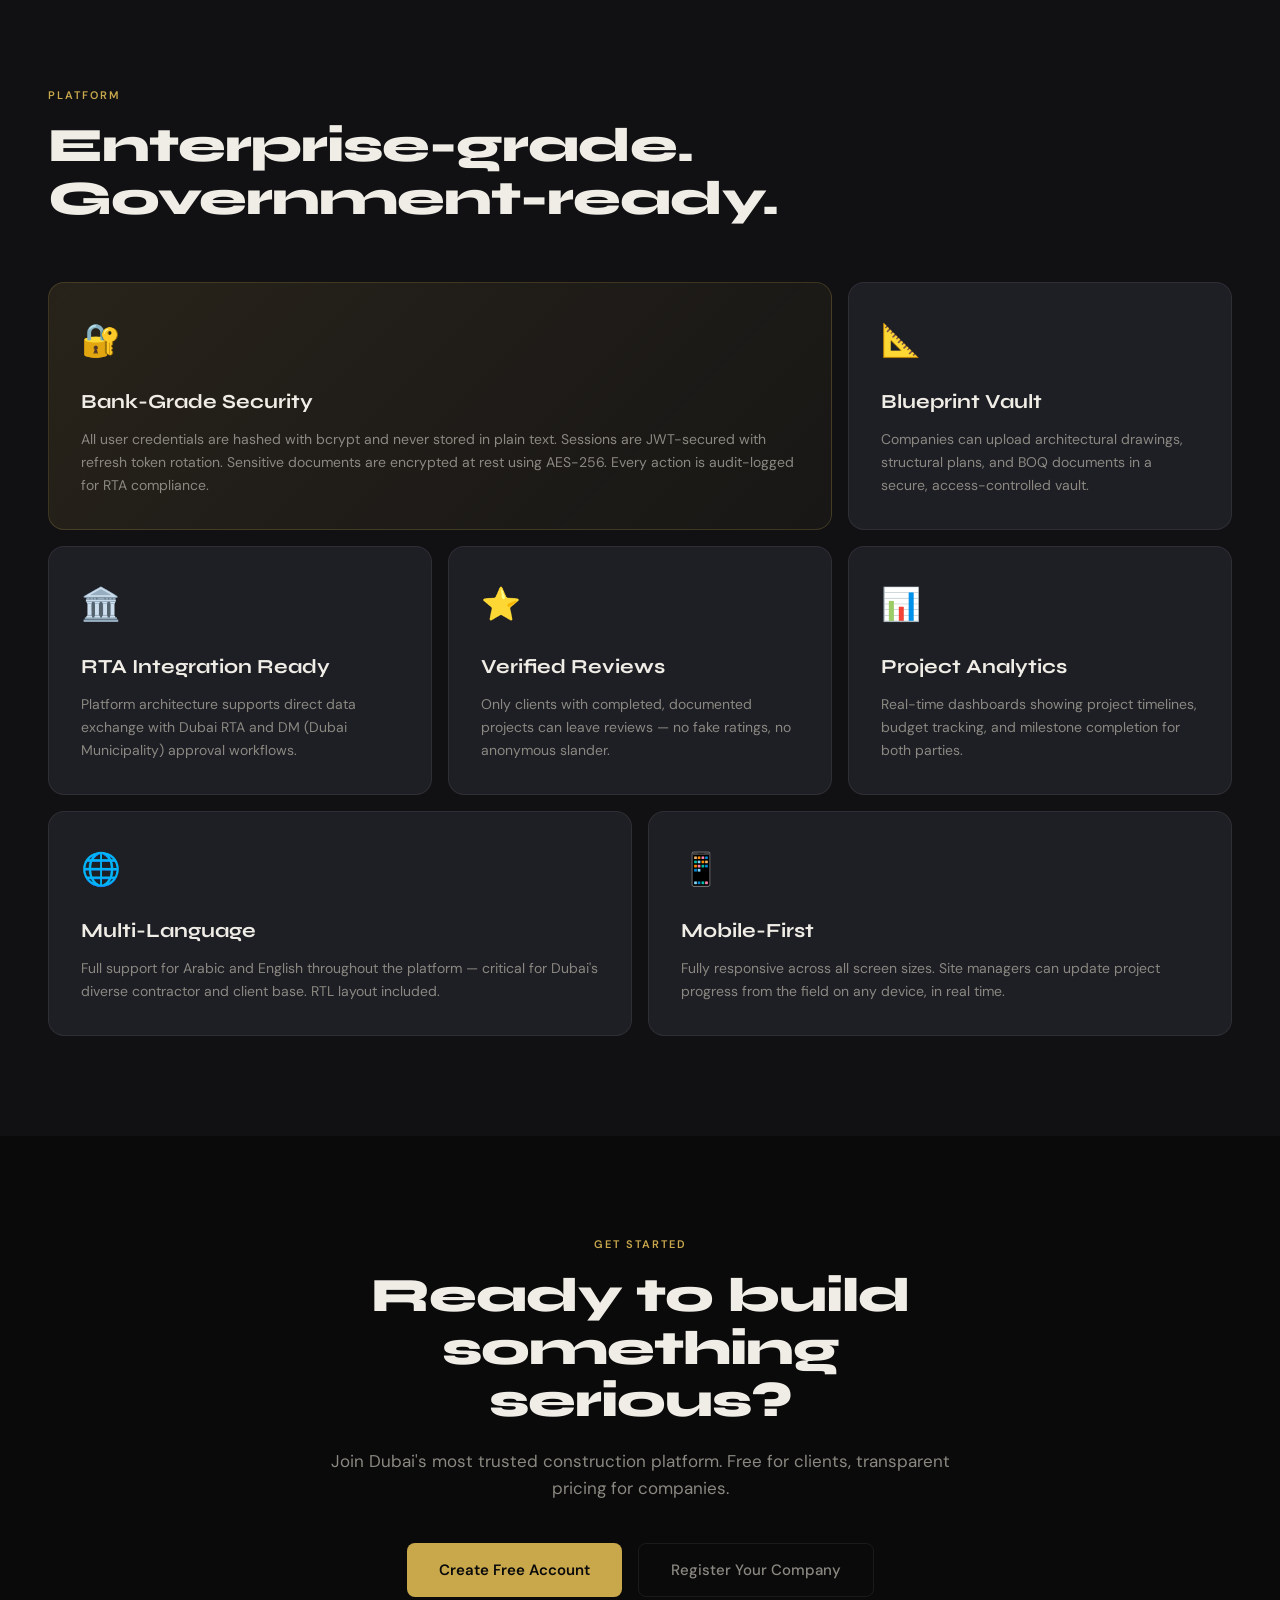
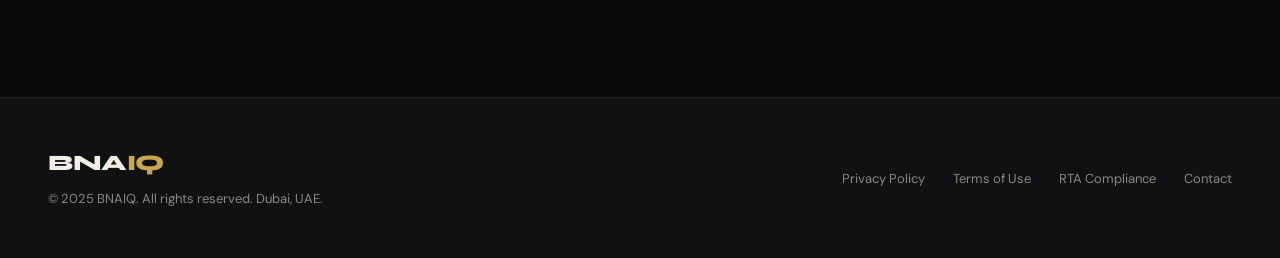
==== commit 9ba7378d: "Add files via upload" ====
--- a/index.html
+++ b/index.html
@@ -920,10 +920,10 @@
   <a href="index.html" class="logo">BNA<span>IQ</span></a>
   <ul class="nav-links">
     <li><a href="#how-it-works">How It Works</a></li>
-    <li><a href="pages/search.html">Companies</a></li>
+    <li><a href="search.html">Companies</a></li>
     <li><a href="#features">Platform</a></li>
-    <li><a href="pages/pricing.html">Pricing</a></li>
-    <li><a href="pages/dashboard.html">Dashboard</a></li>
+    <li><a href="pricing.html">Pricing</a></li>
+    <li><a href="dashboard.html">Dashboard</a></li>
   </ul>
   <div class="nav-cta">
     <button class="btn btn-ghost" onclick="openModal('login')">Sign In</button>
@@ -948,7 +948,7 @@
     </p>
     <div class="hero-actions">
       <button class="btn btn-gold btn-lg" onclick="openModal('signup')">Find a Company</button>
-      <a href="pages/company-register.html" class="btn btn-outline-gold btn-lg">List Your Company →</a>
+      <a href="company-register.html" class="btn btn-outline-gold btn-lg">List Your Company →</a>
     </div>
     <div class="hero-stats">
       <div class="stat">
@@ -1125,7 +1125,7 @@
     <p>Join Dubai's most trusted construction platform. Free for clients, transparent pricing for companies.</p>
     <div class="cta-buttons">
       <button class="btn btn-gold btn-lg" onclick="openModal('signup')">Create Free Account</button>
-      <a href="pages/company-register.html" class="btn btn-ghost btn-lg">Register Your Company</a>
+      <a href="company-register.html" class="btn btn-ghost btn-lg">Register Your Company</a>
     </div>
   </div>
 </section>
@@ -1216,7 +1216,7 @@
   </div>
 </div>
 
-<script src="js/data.js"></script>
-<script src="js/app.js"></script>
+<script src="data.js"></script>
+<script src="app.js"></script>
 </body>
-</html>
+</html>
